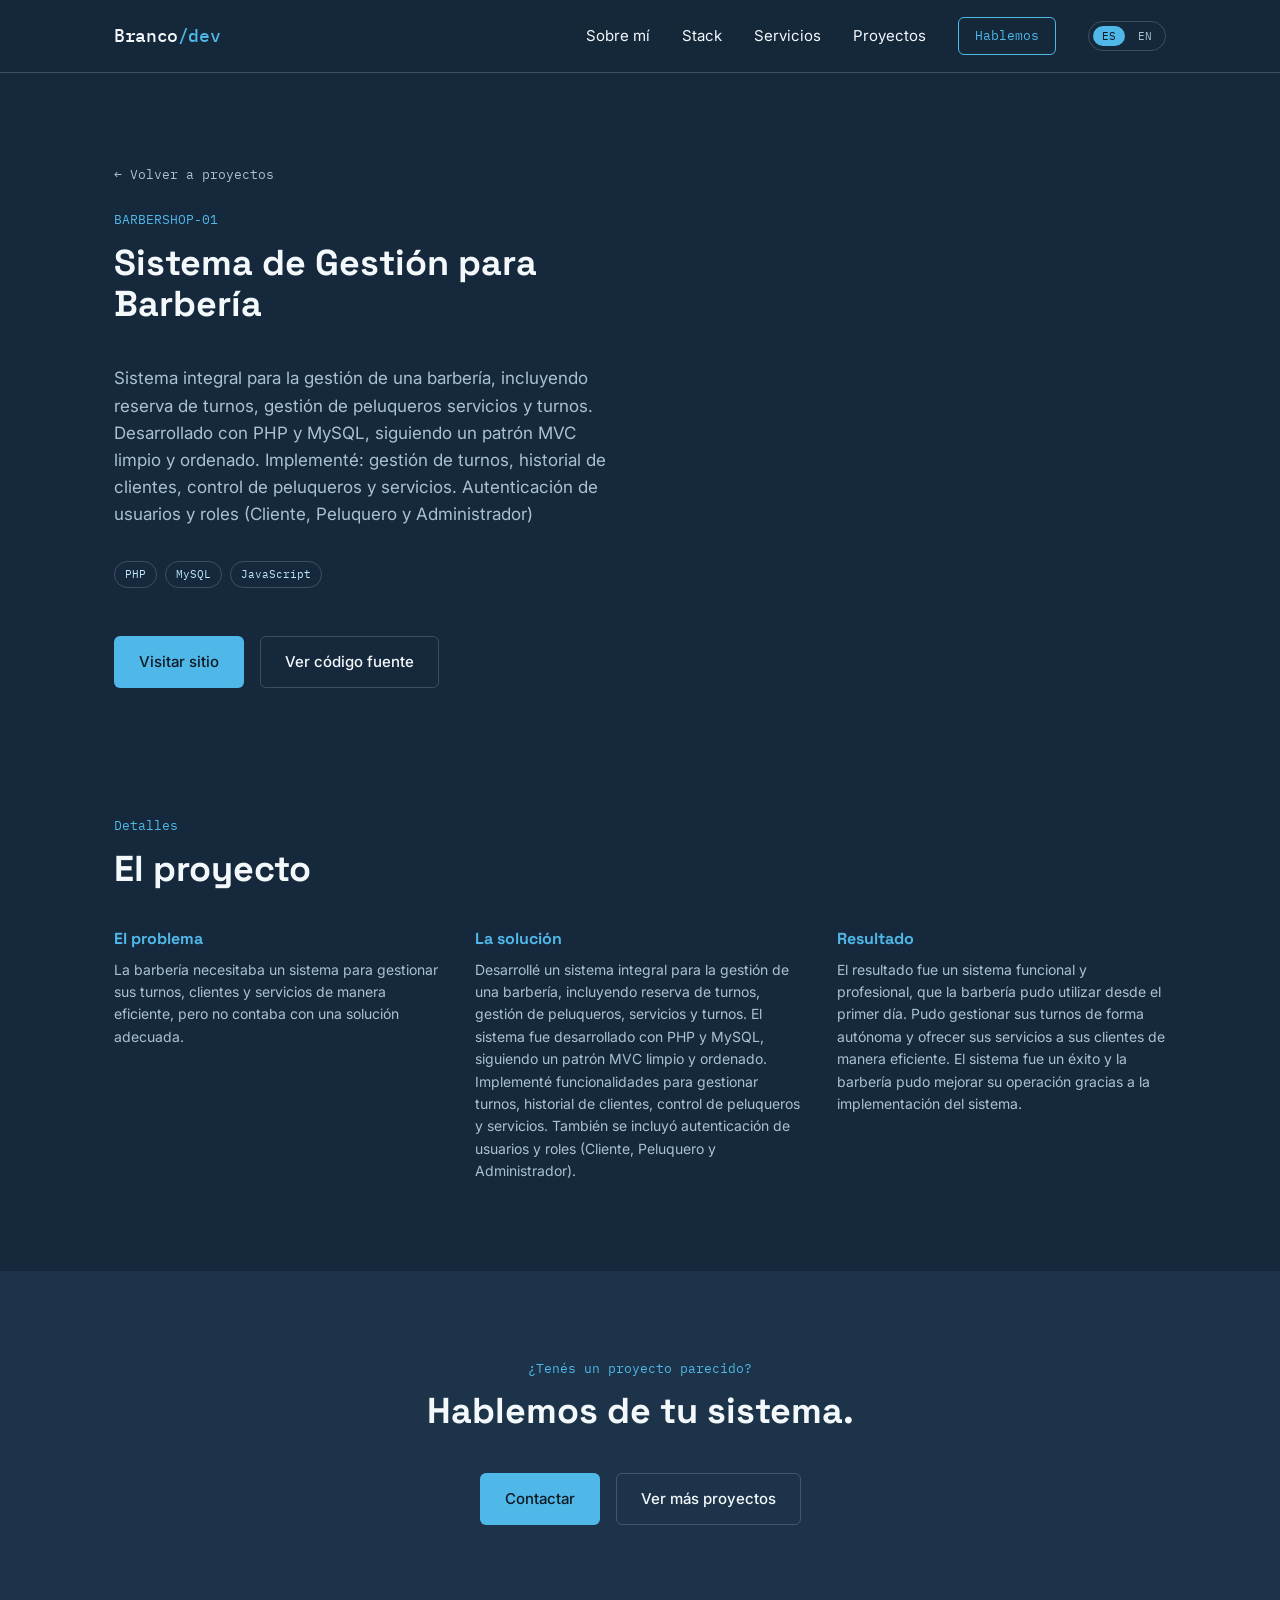
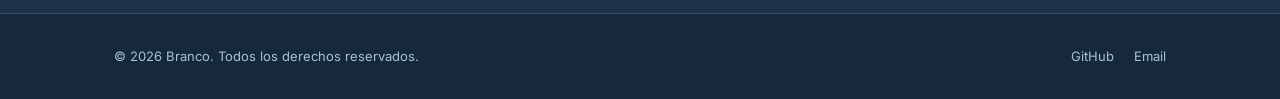
==== proyecto-barbershop.html @ 8eddf379 "agregando proyecto barbershop" ====
<!DOCTYPE html>
<html lang="es">
<head>
<meta charset="UTF-8">
<meta name="viewport" content="width=device-width, initial-scale=1.0">
<link rel="icon" href="img/icon-dev.png">
<title>Ecommerce de Ropa | Branco</title>
<meta name="description" content="Detalle del proyecto: problema, solución y capturas.">
<link rel="stylesheet" href="styles.css">
</head>
<body>

<header class="site-header">
  <div class="container header-row">
    <a href="index.html" class="logo">Branco<span class="logo-mark">/dev</span></a>
    <button class="nav-toggle" id="navToggle" aria-label="Abrir menú" aria-expanded="false">
      <span></span><span></span><span></span>
    </button>
    <nav class="nav" id="siteNav">
      <a href="index.html#sobre-mi" data-i18n="nav_about">Sobre mí</a>
      <a href="index.html#stack" data-i18n="nav_stack">Stack</a>
      <a href="index.html#servicios" data-i18n="nav_services">Servicios</a>
      <a href="index.html#proyectos" data-i18n="nav_projects">Proyectos</a>
      <a href="index.html#contacto" class="nav-cta" data-i18n="nav_contact">Hablemos</a>

      <button class="lang-switch" id="langSwitch" aria-label="Cambiar idioma">
        <span class="lang-option lang-active" data-lang-label="es">ES</span>
        <span class="lang-option" data-lang-label="en">EN</span>
      </button>
    </nav>
  </div>
</header>

<main>

  <section class="section project-hero">
    <div class="container">
      <a href="index.html#proyectos" class="back-link" data-i18n="back_link">&larr; Volver a proyectos</a>
      <p class="section-eyebrow">BARBERSHOP-01</p>
      <h1 class="section-title" data-i18n="barbershop_title">Sistema de Gestión para Barbería</h1>
      <p class="hero-lead" data-i18n="barbershop_lead">Sistema integral para la gestión de una barbería, incluyendo reserva de turnos, gestión de peluqueros servicios y turnos. <br>
      Desarrollado con PHP y MySQL, siguiendo un patrón MVC limpio y ordenado. Implementé: gestión de turnos, historial de clientes, control de peluqueros y servicios. Autenticación de usuarios y roles (Cliente, Peluquero y Administrador).</p>
      <div class="tag-row">
        <span class="tag">PHP</span>
        <span class="tag">MySQL</span>
        <span class="tag">JavaScript</span>
      </div>

      <div class="hero-actions" style="margin-top: 3rem;">
        <a href="https://barber-shop.sao.dom.my.id/" class="btn btn-primary" target="_blank" rel="noopener noreferrer" data-i18n="ecommerce_btn_1">
          Visitar sitio
        </a>
        <a href="https://github.com/Brancoo17/proyecto-appsalon" class="btn btn-ghost" target="_blank" rel="noopener noreferrer" data-i18n="ecommerce_btn_2">
          Ver código fuente
        </a>
      </div>
    </div>
  </section>

  <section class="section">
    <div class="container">
      <p class="section-eyebrow" data-i18n="detail_eyebrow">Detalles</p>
      <h2 class="section-title" data-i18n="detail_title">El proyecto</h2>
      <div class="project-details">
        <div>
          <h2 data-i18n="problem_title">El problema</h2>
          <p data-i18n="barbershop_problem">La barbería necesitaba un sistema para gestionar sus turnos, clientes y servicios de manera eficiente, pero no contaba con una solución adecuada.</p>
        </div>
        <div>
          <h2 data-i18n="solution_title">La solución</h2>
          <p data-i18n="barbershop_solution">Desarrollé un sistema integral para la gestión de una barbería, incluyendo reserva de turnos, gestión de peluqueros, servicios y turnos. El sistema fue desarrollado con PHP y MySQL, siguiendo un patrón MVC limpio y ordenado. Implementé funcionalidades para gestionar turnos, historial de clientes, control de peluqueros y servicios. También se incluyó autenticación de usuarios y roles (Cliente, Peluquero y Administrador).</p>
        </div>
        <div>
          <h2 data-i18n="result_title">Resultado</h2>
          <p data-i18n="barbershop_result">El resultado fue un sistema funcional y profesional, que la barbería pudo utilizar desde el primer día. Pudo gestionar sus turnos de forma autónoma y ofrecer sus servicios a sus clientes de manera eficiente. El sistema fue un éxito y la barbería pudo mejorar su operación gracias a la implementación del sistema.  </p>
        </div>
      </div>
    </div>
  </section>

  <section class="section contact-section section-alt">
    <div class="container">
      <p class="section-eyebrow" data-i18n="cta_eyebrow">¿Tenés un proyecto parecido?</p>
      <h2 class="section-title" data-i18n="cta_title">Hablemos de tu sistema.</h2>
      <div class="contact-actions">
        <a href="index.html#contacto" class="btn btn-primary" data-i18n="cta_contact_btn">Contactar</a>
        <a href="index.html#proyectos" class="btn btn-ghost" data-i18n="cta_projects_btn">Ver más proyectos</a>
      </div>
    </div>
  </section>

</main>

<footer class="site-footer">
  <div class="container footer-row">
    <p><span data-i18n="footer_rights">&copy; 2026 Branco. Todos los derechos reservados.</span></p>
    <div class="footer-links">
      <a href="https://github.com/Brancoo17" target="_blank" rel="noopener">GitHub</a>
      <a href="mailto:brancoechazu@gmail.com" data-i18n="footer_email">Email</a>
    </div>
  </div>
</footer>

<div class="img-modal" id="imgModal" aria-hidden="true">
  <button class="img-modal-close" id="imgModalClose" aria-label="Cerrar imagen">&times;</button>
  <img src="" alt="" id="imgModalImg">
</div>

<script src="main.js"></script>
</body>
</html>
---- styles.css ----
@import url('https://fonts.googleapis.com/css2?family=Space+Grotesk:wght@500;700&family=Inter:wght@400;500&family=IBM+Plex+Mono:wght@400;500&display=swap');

:root {
  --bg: #16283b;
  --bg-panel: #1c3349;
  --paper: #ece6d6;
  --ink: #0f1922;
  --accent: #4fb8e8;
  --accent-2: #bfe6f9;
  --text-light: #f3f8fb;
  --text-muted: #a9c2d3;
  --border-line: rgba(243, 248, 251, 0.18);

  --font-display: 'Space Grotesk', sans-serif;
  --font-body: 'Inter', sans-serif;
  --font-mono: 'IBM Plex Mono', monospace;

  --container-width: 1100px;
  --radius: 6px;
}

* { box-sizing: border-box; margin: 0; padding: 0; }

html { scroll-behavior: smooth; }

body {
  background: var(--bg);
  color: var(--text-light);
  font-family: var(--font-body);
  line-height: 1.6;
  -webkit-font-smoothing: antialiased;
}

img { max-width: 100%; display: block; }

a { color: inherit; text-decoration: none; }

.container {
  width: 100%;
  max-width: var(--container-width);
  margin: 0 auto;
  padding: 0 24px;
}

h1, h2, h3 {
  font-family: var(--font-display);
  font-weight: 700;
  line-height: 1.15;
}

/* Header */

.site-header {
  position: sticky;
  top: 0;
  z-index: 100;
  background: rgba(22, 40, 59, 0.9);
  backdrop-filter: blur(8px);
  border-bottom: 1px solid var(--border-line);
}

.header-row {
  display: flex;
  align-items: center;
  justify-content: space-between;
  height: 72px;
}

.logo {
  font-family: var(--font-mono);
  font-size: 18px;
  font-weight: 500;
  letter-spacing: -0.02em;
}

.logo-mark { color: var(--accent); }

.nav {
  display: flex;
  align-items: center;
  gap: 32px;
  font-size: 15px;
}

.nav a {
  position: relative;
  transition: color 0.15s ease;
}

.nav a:not(.nav-cta):hover {
  color: var(--accent-2);
}

.nav a:not(.nav-cta)::after {
  content: "";
  position: absolute;
  left: 0;
  bottom: -4px;
  width: 0;
  height: 2px;
  background: var(--accent);
  transition: width 0.15s ease;
}

.nav a:not(.nav-cta):hover::after {
  width: 100%;
}

.nav-cta {
  border: 1px solid var(--accent);
  color: var(--accent);
  padding: 8px 16px;
  border-radius: var(--radius);
  font-family: var(--font-mono);
  font-size: 13px;
  transition: background 0.15s ease, color 0.15s ease;
}

.nav-cta:hover {
  background: var(--accent);
  color: var(--ink);
}

.nav-toggle {
  display: none;
  flex-direction: column;
  justify-content: center;
  gap: 5px;
  width: 32px;
  height: 32px;
  background: none;
  border: none;
  cursor: pointer;
}

.nav-toggle span {
  display: block;
  height: 2px;
  background: var(--text-light);
  border-radius: 2px;
}

/* Hero */

.hero {
  padding: 96px 0 80px;
  background-image:
    linear-gradient(var(--border-line) 1px, transparent 1px),
    linear-gradient(90deg, var(--border-line) 1px, transparent 1px);
  background-size: 48px 48px;
  background-position: center top;
}

.hero-grid {
  display: grid;
  grid-template-columns: 1.2fr 0.8fr;
  gap: 64px;
  align-items: center;
}

.eyebrow {
  font-family: var(--font-mono);
  font-size: 13px;
  color: var(--accent);
  margin-bottom: 16px;
  letter-spacing: 0.02em;
}

.hero-copy h1 {
  font-size: clamp(32px, 4.5vw, 52px);
  margin-bottom: 20px;
}

.hero-lead {
  font-size: 17px;
  color: var(--text-muted);
  max-width: 46ch;
  margin-bottom: 32px;
}

.hero-actions { display: flex; gap: 16px; flex-wrap: wrap; }

.btn {
  display: inline-flex;
  align-items: center;
  gap: 8px;
  padding: 13px 24px;
  border-radius: var(--radius);
  font-size: 15px;
  font-weight: 500;
  border: 1px solid transparent;
  transition: transform 0.15s ease, border-color 0.15s ease, background 0.15s ease;
}

.btn-primary {
  background: var(--accent);
  color: var(--ink);
}

.btn-primary:hover {
  background: var(--accent-2);
  transform: translateY(-2px);
}

.btn-ghost {
  border-color: var(--border-line);
  color: var(--text-light);
}

.btn-ghost:hover {
  border-color: var(--accent);
  color: var(--accent-2);
  transform: translateY(-2px);
}

/* Spec card (signature element) */

.spec-card {
  background: var(--bg-panel);
  border: 1px solid var(--border-line);
  border-radius: var(--radius);
  padding: 24px;
  position: relative;
}

.spec-card::before,
.spec-card::after {
  content: "";
  position: absolute;
  width: 14px;
  height: 14px;
  border: 2px solid var(--accent);
}

.spec-card::before { top: -1px; left: -1px; border-right: none; border-bottom: none; }
.spec-card::after { bottom: -1px; right: -1px; border-left: none; border-top: none; }

.spec-card-header {
  display: flex;
  justify-content: space-between;
  align-items: center;
  margin-bottom: 20px;
  padding-bottom: 16px;
  border-bottom: 1px solid var(--border-line);
}

.spec-id {
  font-family: var(--font-mono);
  font-size: 12px;
  color: var(--text-muted);
  letter-spacing: 0.04em;
}

.spec-status {
  font-family: var(--font-mono);
  font-size: 12px;
  color: var(--accent-2);
}

.spec-list { display: flex; flex-direction: column; gap: 14px; }

.spec-list li {
  display: flex;
  justify-content: space-between;
  font-size: 14px;
}

.spec-list li span:first-child { color: var(--text-muted); }
.spec-list li span:last-child { font-family: var(--font-mono); }

/* Sections */

.section { padding: 88px 0; }

.section-alt { background: var(--bg-panel); }

.section-eyebrow {
  font-family: var(--font-mono);
  font-size: 13px;
  color: var(--accent);
  margin-bottom: 12px;
}

.section-title {
  font-size: clamp(26px, 3.5vw, 36px);
  margin-bottom: 40px;
  max-width: 22ch;
}

/* About */

.about-grid {
  display: grid;
  grid-template-columns: 1.4fr 1fr;
  gap: 48px;
}

.about-text { color: var(--text-muted); font-size: 16px; max-width: 60ch; }

.about-facts {
  list-style: none;
  display: flex;
  flex-direction: column;
  gap: 14px;
}

.about-facts li {
  font-size: 14px;
  padding-left: 20px;
  position: relative;
}

.about-facts li::before {
  content: "\2192";
  position: absolute;
  left: 0;
  color: var(--accent);
}

/* Stack */

.stack-grid {
  display: grid;
  grid-template-columns: repeat(4, 1fr);
  gap: 20px;
}

.stack-card {
  background: var(--bg);
  border: 1px solid var(--border-line);
  border-radius: var(--radius);
  padding: 20px;
  transition: transform 0.15s ease, border-color 0.15s ease;
}

.stack-card:hover {
  border-color: var(--accent);
  transform: translateY(-3px);
}

.stack-card h3 {
  font-size: 16px;
  margin: 10px 0 6px;
}

.stack-card p {
  font-size: 13px;
  color: var(--text-muted);
}

/* Services */

.services-grid {
  display: grid;
  grid-template-columns: repeat(3, 1fr);
  gap: 24px;
}

.service-card {
  padding: 28px;
  border: 1px solid var(--border-line);
  border-radius: var(--radius);
  transition: transform 0.15s ease, border-color 0.15s ease, background 0.15s ease;
}

.service-card:hover {
  border-color: var(--accent);
  background: var(--bg-panel);
  transform: translateY(-3px);
}

.service-card h3 {
  font-size: 18px;
  margin-bottom: 12px;
  color: var(--accent-2);
}

.service-card p {
  font-size: 14px;
  color: var(--text-muted);
}

/* Projects */

.projects-grid {
  display: grid;
  grid-template-columns: repeat(2, 1fr);
  gap: 24px;
}

.project-card {
  background: var(--bg);
  border: 1px solid var(--border-line);
  border-radius: var(--radius);
  padding: 28px;
  transition: border-color 0.15s ease;
}

.project-card:hover { border-color: var(--accent); }

.project-card-top { margin-bottom: 16px; }

.project-card h3 {
  font-size: 19px;
  margin-bottom: 8px;
}

.project-card p {
  font-size: 14px;
  color: var(--text-muted);
  margin-bottom: 16px;
}

.tag-row { display: flex; gap: 8px; flex-wrap: wrap; }

.tag {
  font-family: var(--font-mono);
  font-size: 11px;
  color: var(--accent-2);
  border: 1px solid var(--border-line);
  padding: 4px 10px;
  border-radius: 999px;
}

/* Project detail page */

.back-link {
  display: inline-block;
  font-family: var(--font-mono);
  font-size: 13px;
  color: var(--text-muted);
  margin-bottom: 24px;
}

.project-hero { padding-bottom: 40px; }

.project-gallery {
  display: grid;
  grid-template-columns: repeat(2, 1fr);
  gap: 24px;
}

.gallery-trigger {
  all: unset;
  display: block;
  width: 100%;
  cursor: zoom-in;
}

.img-modal {
  display: none;
  position: fixed;
  inset: 0;
  background: rgba(22, 40, 59, 0.92);
  z-index: 200;
  align-items: center;
  justify-content: center;
  padding: 40px;
}

.img-modal.open { display: flex; }

.img-modal img {
  max-width: 100%;
  max-height: 100%;
  border-radius: var(--radius);
}

.img-modal-close {
  position: absolute;
  top: 24px;
  right: 32px;
  background: none;
  border: none;
  color: var(--text-light);
  font-size: 32px;
  cursor: pointer;
  line-height: 1;
}

.gallery-item {
  border: 1px solid var(--border-line);
  border-radius: var(--radius);
  overflow: hidden;
}

.gallery-item img { width: 100%; aspect-ratio: 16 / 10; object-fit: cover; }

.gallery-item figcaption {
  padding: 12px 16px;
  font-size: 13px;
  color: var(--text-muted);
  font-family: var(--font-mono);
}

.project-details {
  display: grid;
  grid-template-columns: repeat(3, 1fr);
  gap: 32px;
}

.project-details h2 {
  font-size: 16px;
  color: var(--accent);
  margin-bottom: 10px;
}

.project-details p {
  font-size: 14px;
  color: var(--text-muted);
}

/* Contact */

.contact-section { text-align: center; }

.contact-section .section-title {
  max-width: none;
  margin-left: auto;
  margin-right: auto;
}

.contact-lead {
  color: var(--text-muted);
  max-width: 50ch;
  margin: 0 auto 32px;
}

.contact-actions {
  display: flex;
  gap: 16px;
  justify-content: center;
  align-items: center;
  flex-wrap: wrap;
}

.email-card {
  display: inline-flex;
  flex-direction: column;
  align-items: center;
  gap: 8px;
  margin: 24px auto 0;
  padding: 20px 32px;
  border: 1px solid var(--border-line);
  border-radius: var(--radius);
  background: var(--bg-panel);
}

.email-card-label {
  font-family: var(--font-mono);
  font-size: 12px;
  color: var(--text-muted);
  text-transform: uppercase;
  letter-spacing: 0.04em;
}

.email-card-value {
  font-family: var(--font-mono);
  font-size: 16px;
  color: var(--text-light);
}

.copy-btn {
  border: 1px solid var(--border-line);
  background: none;
  color: var(--text-muted);
  padding: 4px 12px;
  border-radius: var(--radius);
  cursor: pointer;
  font-size: 12px;
  transition: border-color 0.15s ease, color 0.15s ease;
}

.copy-btn:hover {
  border-color: var(--accent);
  color: var(--accent-2);
}

/* Footer */

.site-footer {
  border-top: 1px solid var(--border-line);
  padding: 32px 0;
}

.footer-row {
  display: flex;
  justify-content: space-between;
  align-items: center;
  font-size: 13px;
  color: var(--text-muted);
  flex-wrap: wrap;
  gap: 12px;
}

.footer-links { display: flex; gap: 20px; }

/* Focus visibility */

a:focus-visible, button:focus-visible {
  outline: 2px solid var(--accent);
  outline-offset: 3px;
}

/* Responsive */

@media (max-width: 860px) {
  .hero-grid { grid-template-columns: 1fr; }
  .hero-panel { order: -1; }
  .about-grid { grid-template-columns: 1fr; }
  .stack-grid { grid-template-columns: repeat(2, 1fr); }
  .services-grid { grid-template-columns: 1fr; }
  .projects-grid { grid-template-columns: 1fr; }
  .project-gallery { grid-template-columns: 1fr; }
  .project-details { grid-template-columns: 1fr; }
}

@media (max-width: 640px) {
  .nav-toggle { display: flex; }
  .nav {
    position: absolute;
    top: 72px;
    left: 0;
    right: 0;
    background: var(--bg);
    border-bottom: 1px solid var(--border-line);
    flex-direction: column;
    align-items: flex-start;
    padding: 24px;
    gap: 20px;
    display: none;
  }
  .nav.open { display: flex; }
  .nav-cta { align-self: flex-start; }
}

@media (prefers-reduced-motion: reduce) {
  html { scroll-behavior: auto; }
  .project-card, .btn, .stack-card, .service-card, .nav a, .copy-btn { transition: none; }
  .img-modal img { transition: none; }
}

/* Estilos del selector de idioma (botón ES/EN) */

.lang-switch {
  display: flex;
  align-items: center;
  gap: 4px;
  border: 1px solid var(--border-line);
  border-radius: 999px;
  padding: 4px;
  background: none;
  cursor: pointer;
}

.lang-option {
  font-family: var(--font-mono);
  font-size: 11px;
  padding: 3px 9px;
  border-radius: 999px;
  color: var(--text-muted);
  transition: background 0.15s ease, color 0.15s ease;
}

.lang-option.lang-active {
  background: var(--accent);
  color: var(--ink);
}
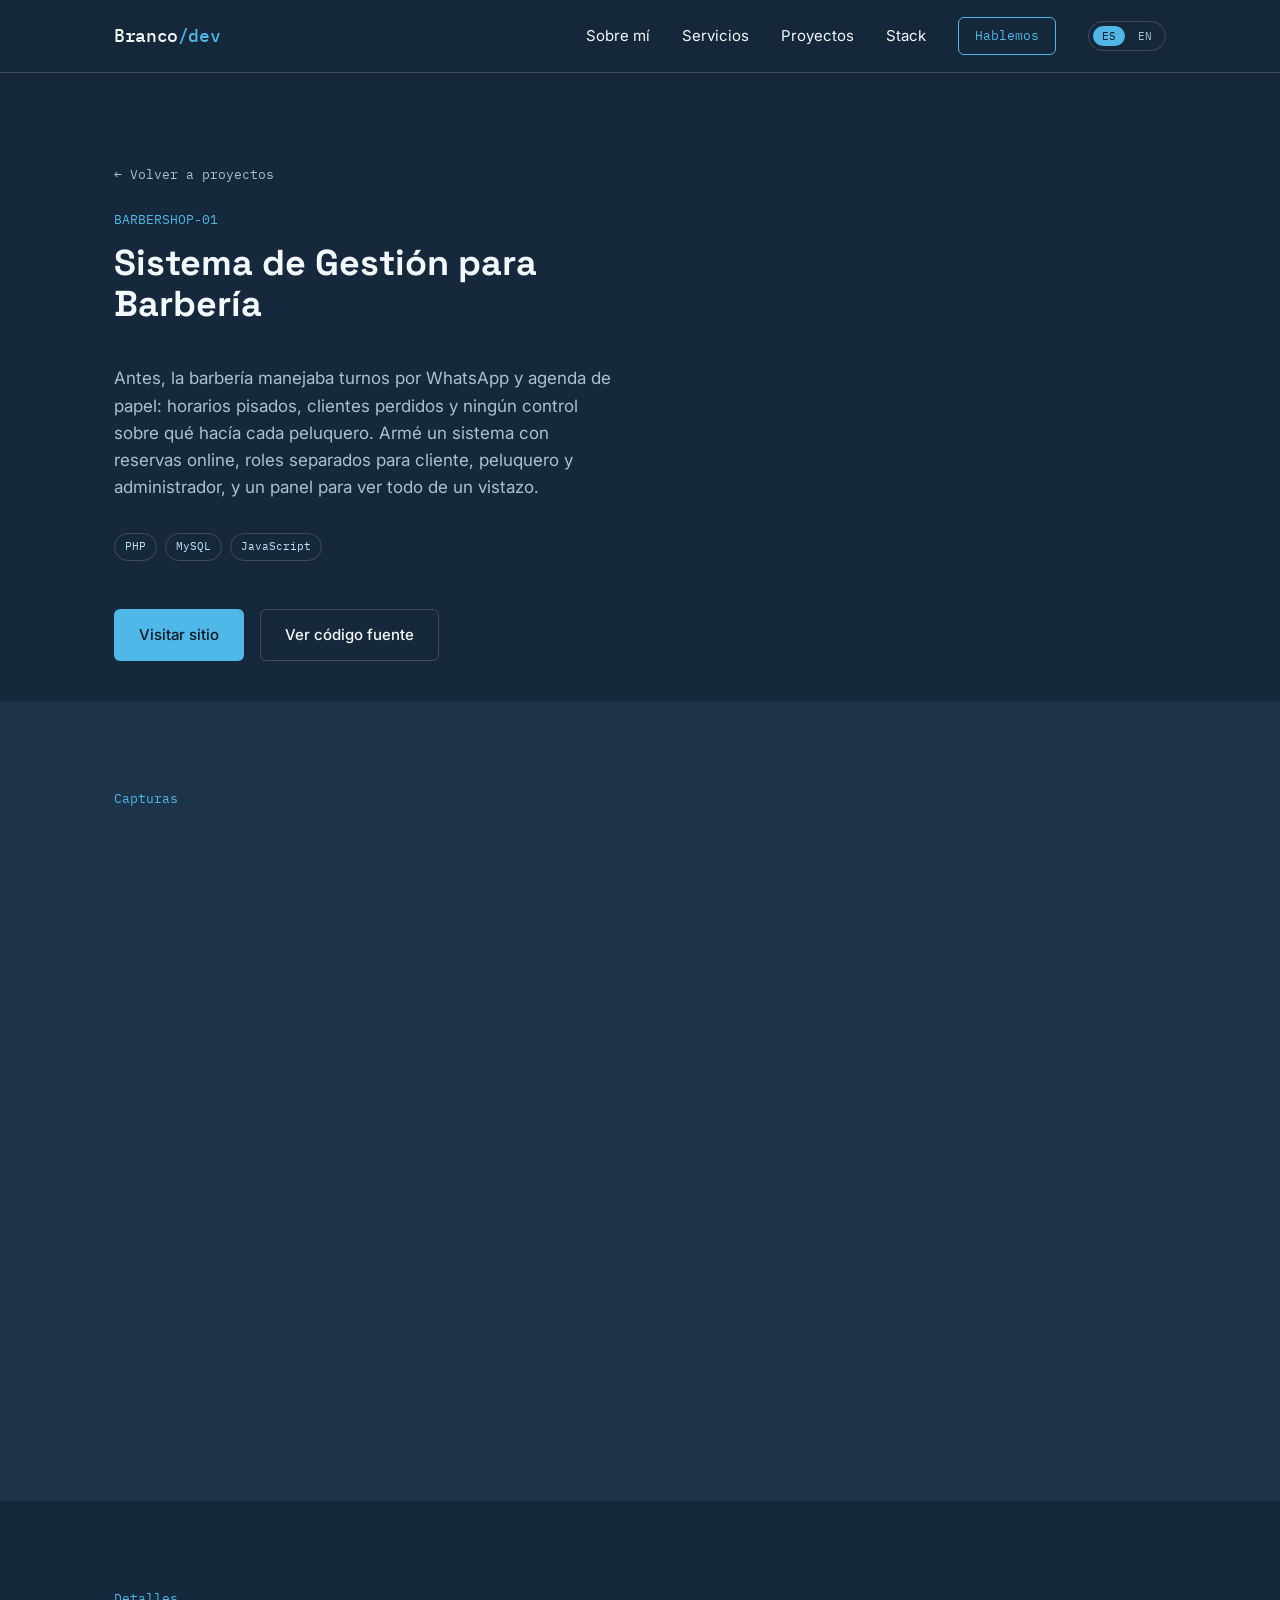
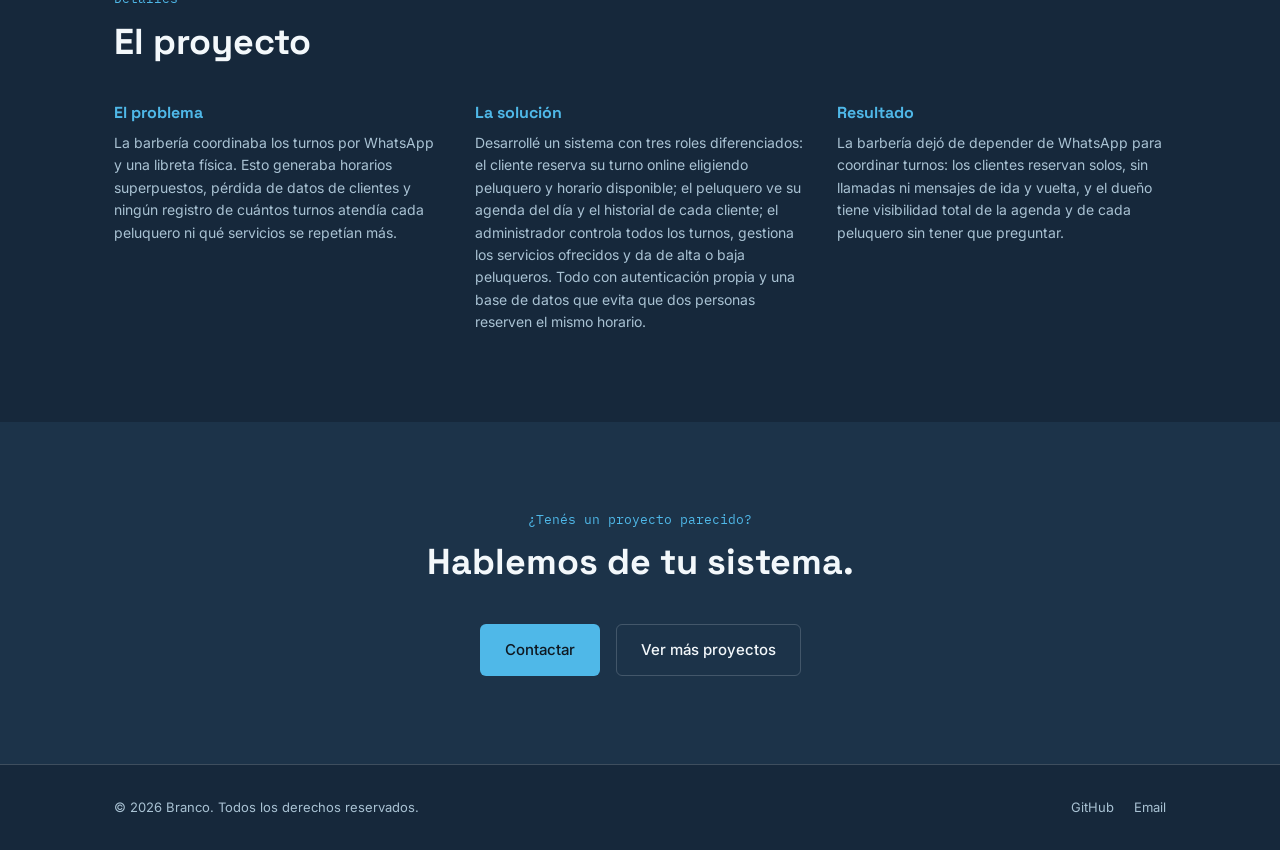
==== commit 77cd1fd0: "video demo barbershop" ====
--- a/proyecto-barbershop.html
+++ b/proyecto-barbershop.html
@@ -4,7 +4,7 @@
 <meta charset="UTF-8">
 <meta name="viewport" content="width=device-width, initial-scale=1.0">
 <link rel="icon" href="img/icon-dev.png">
-<title>Ecommerce de Ropa | Branco</title>
+<title>Sistema de Gestión para Barbería | Branco</title>
 <meta name="description" content="Detalle del proyecto: problema, solución y capturas.">
 <link rel="stylesheet" href="styles.css">
 </head>
@@ -18,9 +18,9 @@
     </button>
     <nav class="nav" id="siteNav">
       <a href="index.html#sobre-mi" data-i18n="nav_about">Sobre mí</a>
-      <a href="index.html#stack" data-i18n="nav_stack">Stack</a>
       <a href="index.html#servicios" data-i18n="nav_services">Servicios</a>
       <a href="index.html#proyectos" data-i18n="nav_projects">Proyectos</a>
+      <a href="index.html#stack" data-i18n="nav_stack">Stack</a>
       <a href="index.html#contacto" class="nav-cta" data-i18n="nav_contact">Hablemos</a>
 
       <button class="lang-switch" id="langSwitch" aria-label="Cambiar idioma">
@@ -38,8 +38,8 @@
       <a href="index.html#proyectos" class="back-link" data-i18n="back_link">&larr; Volver a proyectos</a>
       <p class="section-eyebrow">BARBERSHOP-01</p>
       <h1 class="section-title" data-i18n="barbershop_title">Sistema de Gestión para Barbería</h1>
-      <p class="hero-lead" data-i18n="barbershop_lead">Sistema integral para la gestión de una barbería, incluyendo reserva de turnos, gestión de peluqueros servicios y turnos. <br>
-      Desarrollado con PHP y MySQL, siguiendo un patrón MVC limpio y ordenado. Implementé: gestión de turnos, historial de clientes, control de peluqueros y servicios. Autenticación de usuarios y roles (Cliente, Peluquero y Administrador).</p>
+      <p class="hero-lead" data-i18n="barbershop_lead">Antes, la barbería manejaba turnos por WhatsApp y agenda de papel: horarios pisados, clientes perdidos y ningún control sobre qué hacía cada peluquero. <br>
+      Armé un sistema con reservas online, roles separados para cliente, peluquero y administrador, y un panel para ver todo de un vistazo.</p>
       <div class="tag-row">
         <span class="tag">PHP</span>
         <span class="tag">MySQL</span>
@@ -57,6 +57,23 @@
     </div>
   </section>
 
+    <!-- Sección de video Demo -->
+  <section class="section section-alt">
+    <div class="container">
+      <p class="section-eyebrow" data-i18n="gallery_eyebrow">Video Demo</p>
+      <div class="video-wrapper">
+        <iframe 
+          src="https://www.youtube.com/embed/yTSWBmrRrHg?si=Fl9kIngEB_XNdjau" 
+          title="Demo: Sistema de Gestión de Gimnasio"
+          frameborder="0" 
+          allow="accelerometer; autoplay; clipboard-write; encrypted-media; gyroscope; picture-in-picture" 
+          allowfullscreen
+          loading="lazy">
+        </iframe>
+      </div>
+    </div>
+  </section>
+
   <section class="section">
     <div class="container">
       <p class="section-eyebrow" data-i18n="detail_eyebrow">Detalles</p>
@@ -64,15 +81,15 @@
       <div class="project-details">
         <div>
           <h2 data-i18n="problem_title">El problema</h2>
-          <p data-i18n="barbershop_problem">La barbería necesitaba un sistema para gestionar sus turnos, clientes y servicios de manera eficiente, pero no contaba con una solución adecuada.</p>
+          <p data-i18n="barbershop_problem">La barbería coordinaba los turnos por WhatsApp y una libreta física. Esto generaba horarios superpuestos, pérdida de datos de clientes y ningún registro de cuántos turnos atendía cada peluquero ni qué servicios se repetían más.</p>
         </div>
         <div>
           <h2 data-i18n="solution_title">La solución</h2>
-          <p data-i18n="barbershop_solution">Desarrollé un sistema integral para la gestión de una barbería, incluyendo reserva de turnos, gestión de peluqueros, servicios y turnos. El sistema fue desarrollado con PHP y MySQL, siguiendo un patrón MVC limpio y ordenado. Implementé funcionalidades para gestionar turnos, historial de clientes, control de peluqueros y servicios. También se incluyó autenticación de usuarios y roles (Cliente, Peluquero y Administrador).</p>
+          <p data-i18n="barbershop_solution">Desarrollé un sistema con tres roles diferenciados: el cliente reserva su turno online eligiendo peluquero y horario disponible; el peluquero ve su agenda del día y el historial de cada cliente; el administrador controla todos los turnos, gestiona los servicios ofrecidos y da de alta o baja peluqueros. Todo con autenticación propia y una base de datos que evita que dos personas reserven el mismo horario.</p>
         </div>
         <div>
           <h2 data-i18n="result_title">Resultado</h2>
-          <p data-i18n="barbershop_result">El resultado fue un sistema funcional y profesional, que la barbería pudo utilizar desde el primer día. Pudo gestionar sus turnos de forma autónoma y ofrecer sus servicios a sus clientes de manera eficiente. El sistema fue un éxito y la barbería pudo mejorar su operación gracias a la implementación del sistema.  </p>
+          <p data-i18n="barbershop_result">La barbería dejó de depender de WhatsApp para coordinar turnos: los clientes reservan solos, sin llamadas ni mensajes de ida y vuelta, y el dueño tiene visibilidad total de la agenda y de cada peluquero sin tener que preguntar. </p>
         </div>
       </div>
     </div>
--- a/styles.css
+++ b/styles.css
@@ -665,4 +665,19 @@
 .lang-option.lang-active {
   background: var(--accent);
   color: var(--ink);
+}
+
+.video-wrapper {
+  position: relative;
+  padding-bottom: 56.25%; /* 16:9 */
+  height: 0;
+  overflow: hidden;
+  border-radius: 12px; /* opcional, para que combine con el resto del diseño */
+}
+
+.video-wrapper iframe {
+  position: absolute;
+  top: 0; left: 0;
+  width: 100%;
+  height: 100%;
 }
